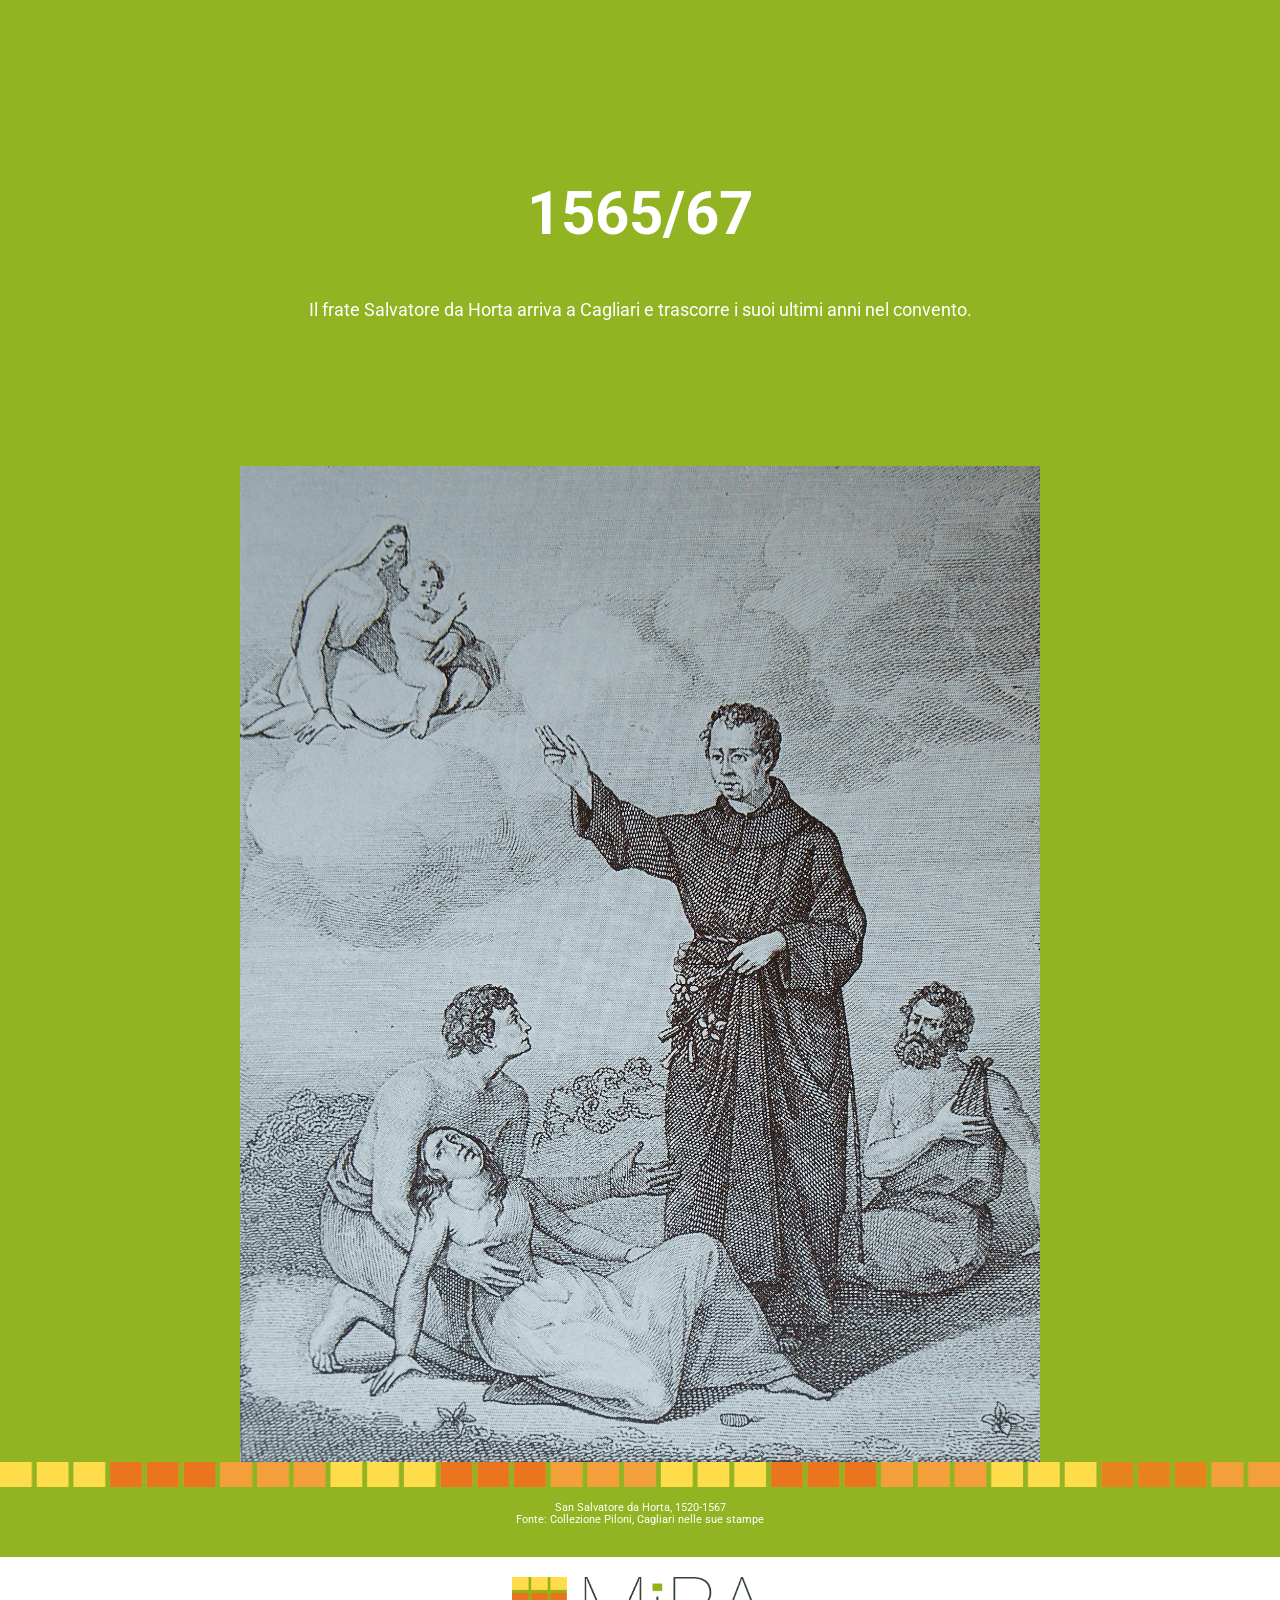
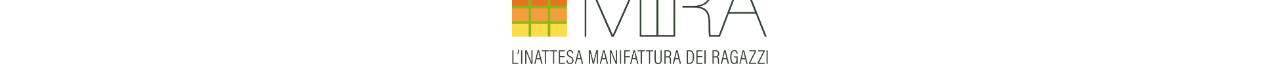
==== 1565.html @ 60416549 "primo" ====
<!DOCTYPE html>
<html lang="it">

<head>
    <meta charset="UTF-8">
    <meta name="viewport" content="width=device-width, initial-scale=1.0">
    <title>Mira: 1565/67</title>
    <link rel="preconnect" href="https://fonts.googleapis.com">
    <link rel="preconnect" href="https://fonts.gstatic.com" crossorigin>
    <link href="https://fonts.googleapis.com/css2?family=Manrope:wght@200..800&family=Montserrat:ital,wght@0,100..900;1,100..900&family=Roboto:ital,wght@0,100..900;1,100..900&display=swap"
        rel="stylesheet">
    <link rel="stylesheet" href="style.css">
</head>

<body>
    <!-- Contenuto principale della pagina -->
    <main>
        <!-- Titolo e descrizione dell'evento storico -->
        <section class="hero">
            <h1>1565/67</h1>
            <p>
                Il frate Salvatore da Horta arriva a Cagliari
                e trascorre i suoi ultimi anni nel convento.
            </p>
        </section>

        <!-- Immagine principale dell'evento; l'altezza viene calcolata dal CSS -->
        <div class="image-container">
            <img src="img/1565_67.jpg" alt="Fotografia storica">
        </div>

        <!-- Elemento decorativo con motivo grafico -->
        <img id="pattern" width="100%" height="100%" src="img/pattern.png">

        <!-- Didascalia e fonte dell'immagine -->
        <section class="didas-section">
            <p>
                San Salvatore da Horta, 1520-1567
                <br>
                Fonte: Collezione Piloni, Cagliari nelle sue stampe
            </p>
        </section>
    </main>

    <!-- Piè di pagina con il logo del progetto -->
    <footer>

        <img id="logoFooter" width="20%" height="20%" src="img/LOGOMIRA.png">

    </footer>
</body>

</html>
---- style.css ----
body {
    /* Impostazioni generali e layout verticale della pagina */
    font-family: Roboto ;
    width: 100%;
    margin: 0;
    background-color: #92B423;
    min-height: 100vh;
    display: flex;
    flex-direction: column;
}

main {
    /* Sfondo della sezione principale */
    flex: 1;
}

#pattern{
    /* Rimuove gli spazi predefiniti del motivo decorativo */
    padding: 0px;
    margin: 0px;
    border: 0px;
}

footer{
    /* Sfondo del piè di pagina */
    background:white;
    flex-shrink: 0;
}

#logoFooter{
    /* Centra il logo e aggiunge spazio interno */
    padding: 0px;
    margin: 0px;
    border: 0px;
    display: block;
    margin-left: auto;
    margin-right: auto;
    padding: 20px;
}
/* =========================
    TITOLO E DESCRIZIONE
    ========================= */

.hero {
    width: auto;
    margin: 0 auto;
    padding: 10% 10%;
    text-align: center;
    color: white;
}

.hero h1 {
    /* Dimensione del titolo dell'evento */
    font-size: 60px;
}

.hero p{
    /* Dimensione della descrizione */
    font-size: 18px;
}

/* Contenitore dell'immagine principale */
.image-container {
    width: 100%;
}

.image-container img {
    /* La larghezza è fluida e l'altezza conserva l'aspect ratio */
    display: block;
    width: 100%;
    max-width: 800px;
    height: auto;
    /* Centra l'immagine all'interno del contenitore */
    margin: 0 auto;

}

/* Area dedicata alla didascalia */
.didas-section {
    height: 55px;
    padding: 0 20%;
}

.didas-section p {
    /* Stile del testo della didascalia */
    color: white;
    text-align: center;
    font-size: 11px;
    line-height: 12px;
    font-weight: 400;
}
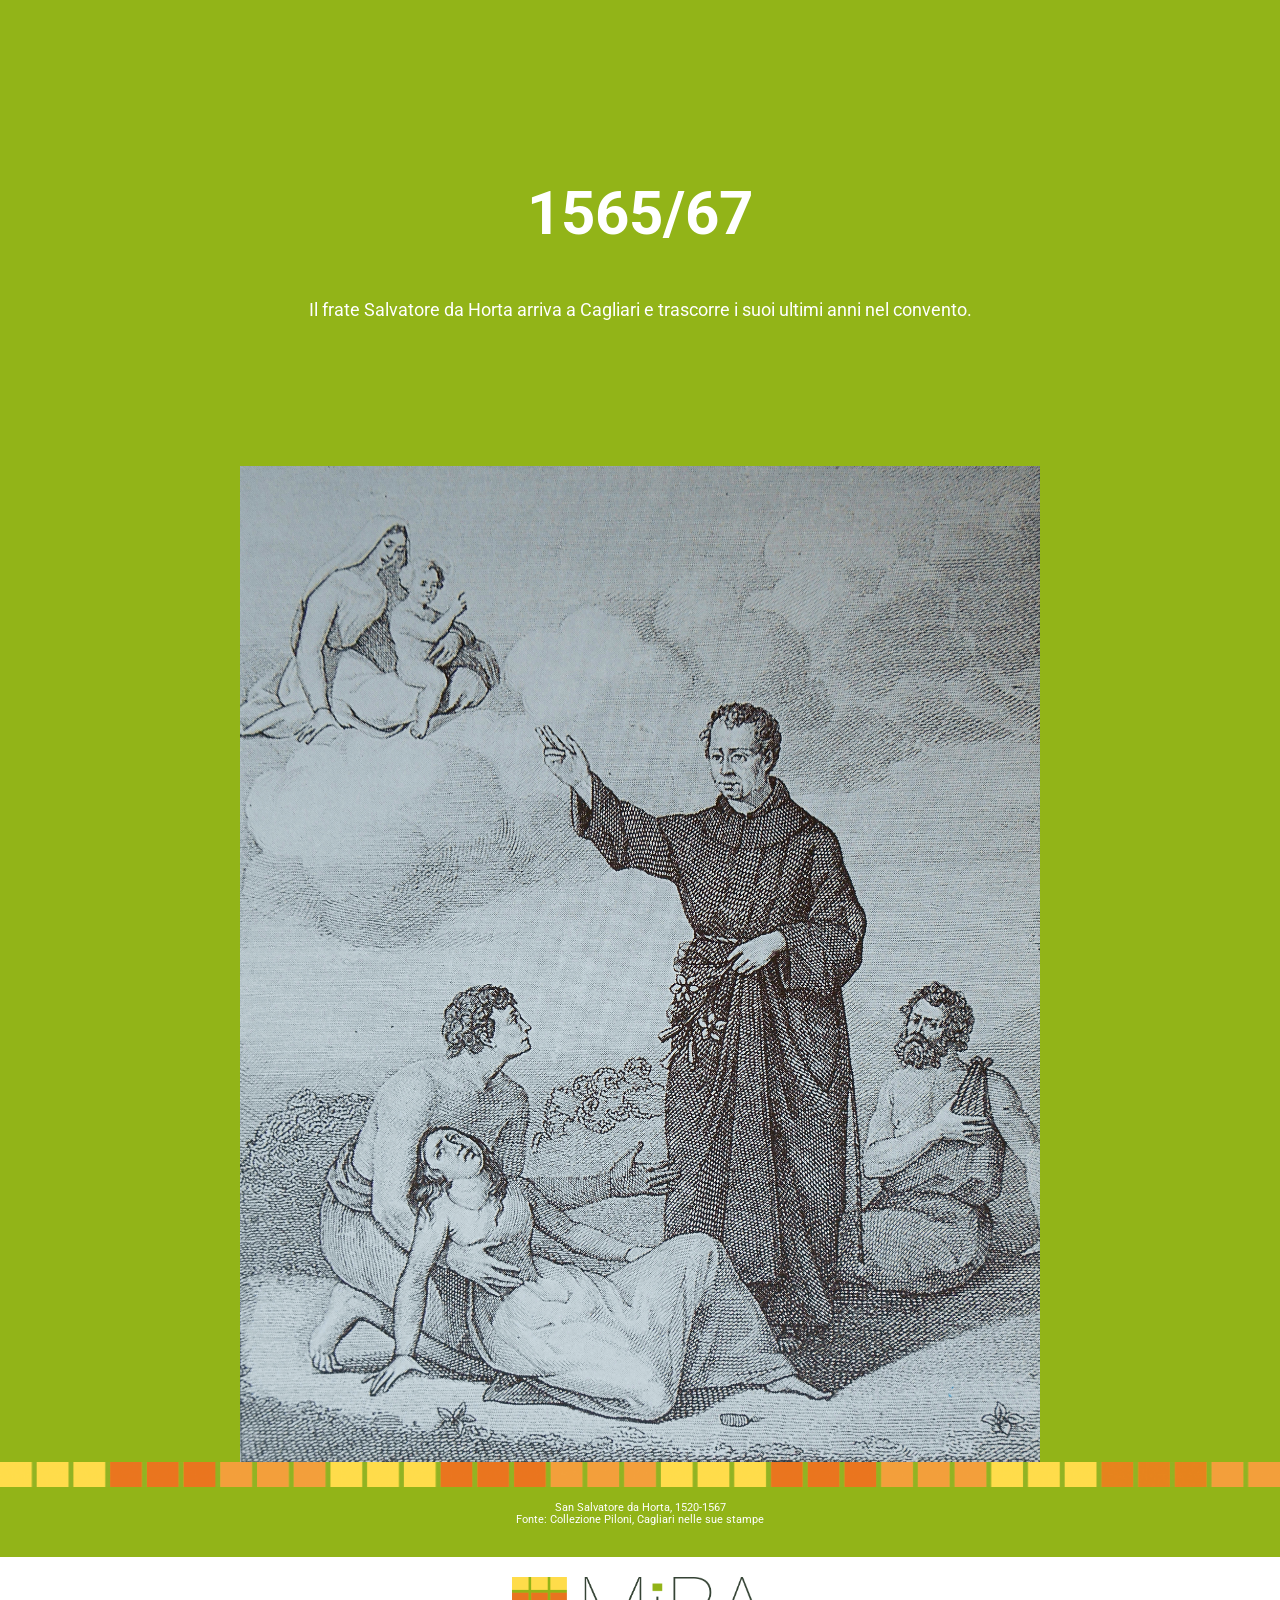
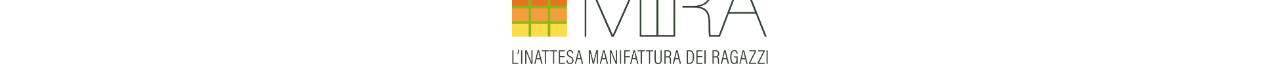
==== commit f68d51e5: "tutte le pagine" ====
--- a/1565.html
+++ b/1565.html
@@ -12,7 +12,7 @@
     <link rel="stylesheet" href="style.css">
 </head>
 
-<body>
+<bod class="green">
     <!-- Contenuto principale della pagina -->
     <main>
         <!-- Titolo e descrizione dell'evento storico -->
--- a/style.css
+++ b/style.css
@@ -4,11 +4,24 @@
     font-family: Roboto ;
     width: 100%;
     margin: 0;
-    background-color: #92B423;
     min-height: 100vh;
     display: flex;
     flex-direction: column;
+    color:solid black
 }
+
+.orange1{
+    background-color:#F29F3D;
+}
+
+.yellow{
+    background-color: #FFDC4A;
+}
+
+.green{
+    background-color:#92B418;
+}
+
 
 main {
     /* Sfondo della sezione principale */
@@ -50,6 +63,10 @@
     color: white;
 }
 
+.black
+{color:black}
+
+
 .hero h1 {
     /* Dimensione del titolo dell'evento */
     font-size: 60px;
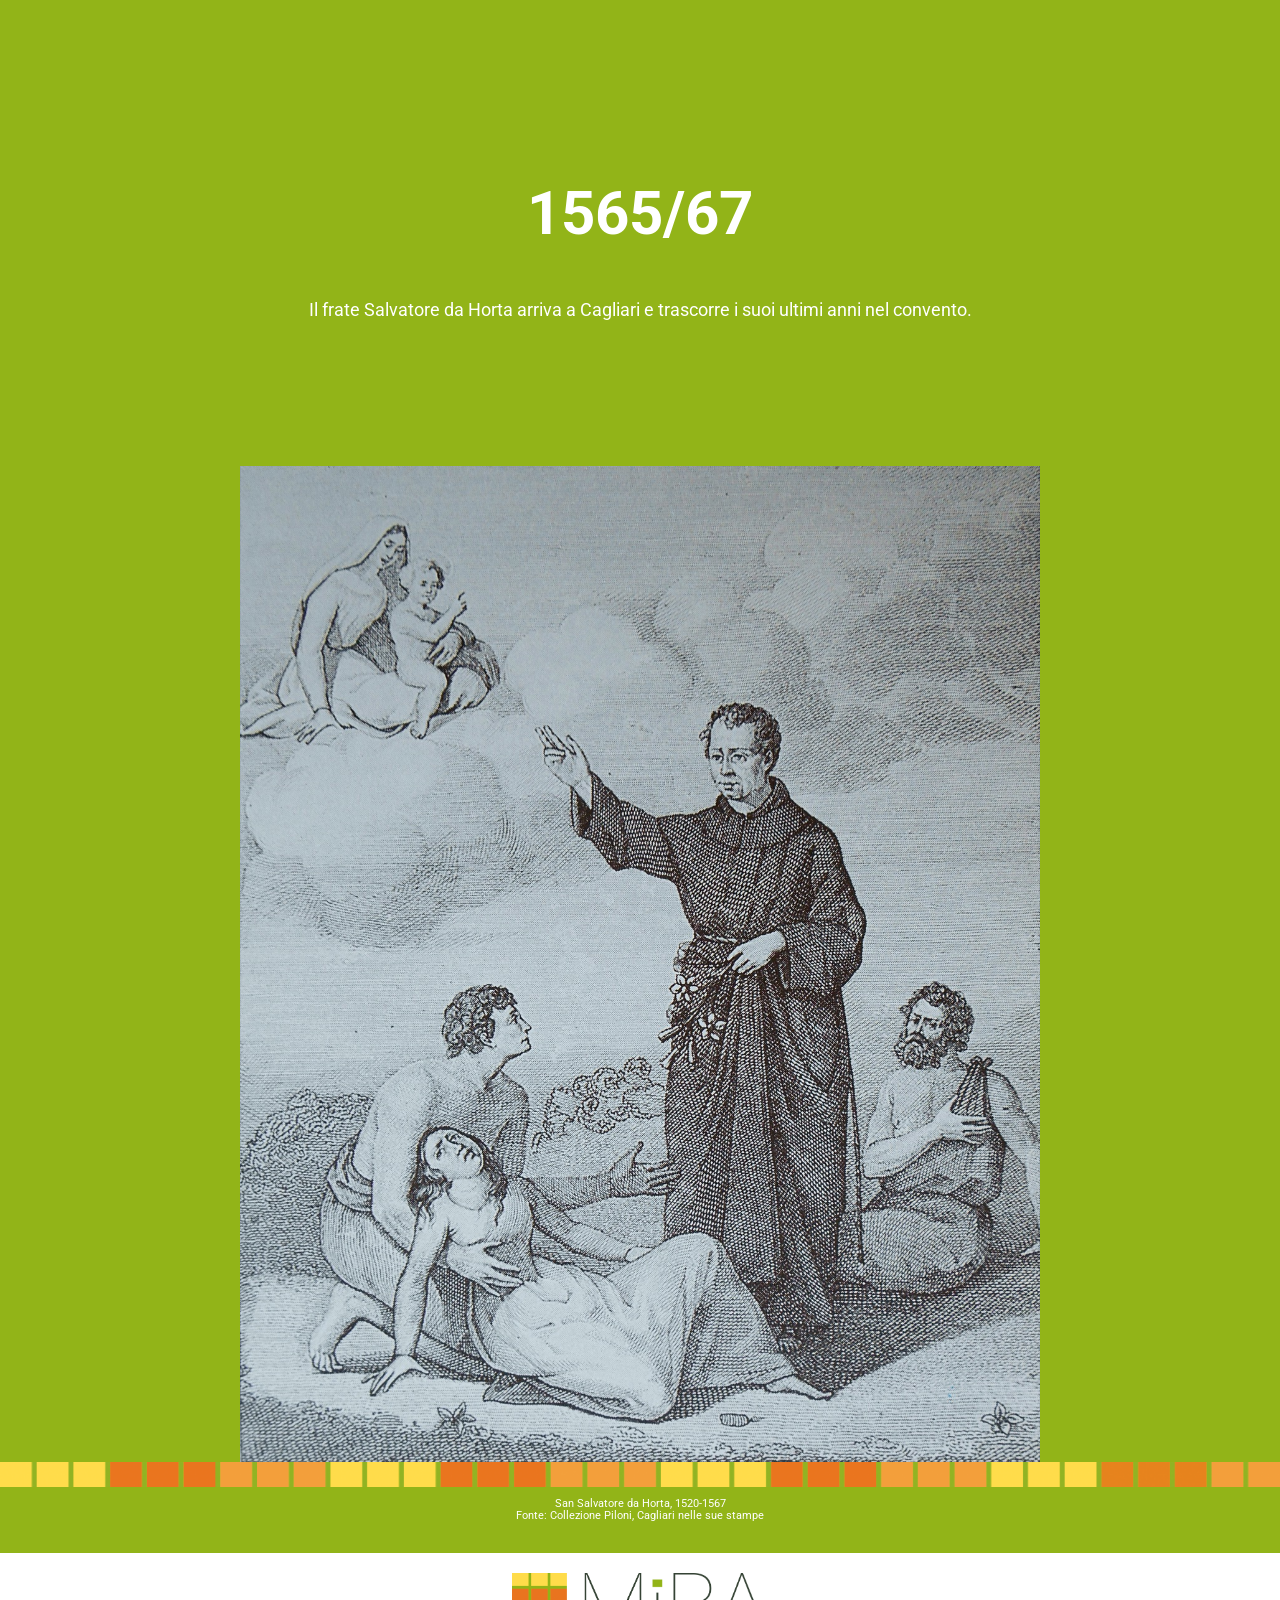
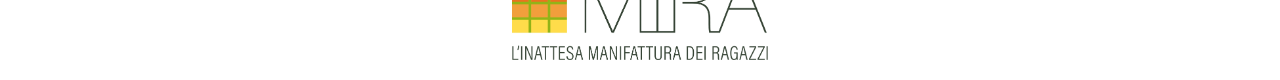
==== commit 4169cd3e: "immGINI OTTIMIZZATE" ====
--- a/1565.html
+++ b/1565.html
@@ -26,7 +26,7 @@
 
         <!-- Immagine principale dell'evento; l'altezza viene calcolata dal CSS -->
         <div class="image-container">
-            <img src="img/1565_67.jpg" alt="Fotografia storica">
+            <img src="img/optimized/1565_67.jpg" alt="Fotografia storica" loading="lazy" decoding="async">
         </div>
 
         <!-- Elemento decorativo con motivo grafico -->
--- a/style.css
+++ b/style.css
@@ -7,11 +7,15 @@
     min-height: 100vh;
     display: flex;
     flex-direction: column;
-    color:solid black
+    color:solid #354435;
+}
+
+.orange{
+    background-color:#F29F3D;
 }
 
 .orange1{
-    background-color:#F29F3D;
+    background-color:#E9751F;
 }
 
 .yellow{
@@ -30,9 +34,12 @@
 
 #pattern{
     /* Rimuove gli spazi predefiniti del motivo decorativo */
+    display: block;
     padding: 0px;
     margin: 0px;
     border: 0px;
+    height:auto;
+    width:100%;
 }
 
 footer{
@@ -63,8 +70,9 @@
     color: white;
 }
 
-.black
-{color:black}
+.black {
+    color:#354435
+}
 
 
 .hero h1 {
@@ -93,6 +101,32 @@
 
 }
 
+.image-container[class*="equal-height-"] {
+    max-width: 800px;
+    overflow: hidden;
+}
+
+.image-container[class*="equal-height-"] img {
+    height: 100%;
+    object-fit: cover;
+}
+
+.equal-height-1765 {
+    aspect-ratio: 800 / 558;
+}
+
+.equal-height-1800 {
+    aspect-ratio: 12402 / 7668;
+}
+
+.equal-height-1920 {
+    aspect-ratio: 4883 / 2995;
+}
+
+.equal-height-1946 {
+    aspect-ratio: 12402 / 7702;
+}
+
 /* Area dedicata alla didascalia */
 .didas-section {
     height: 55px;
